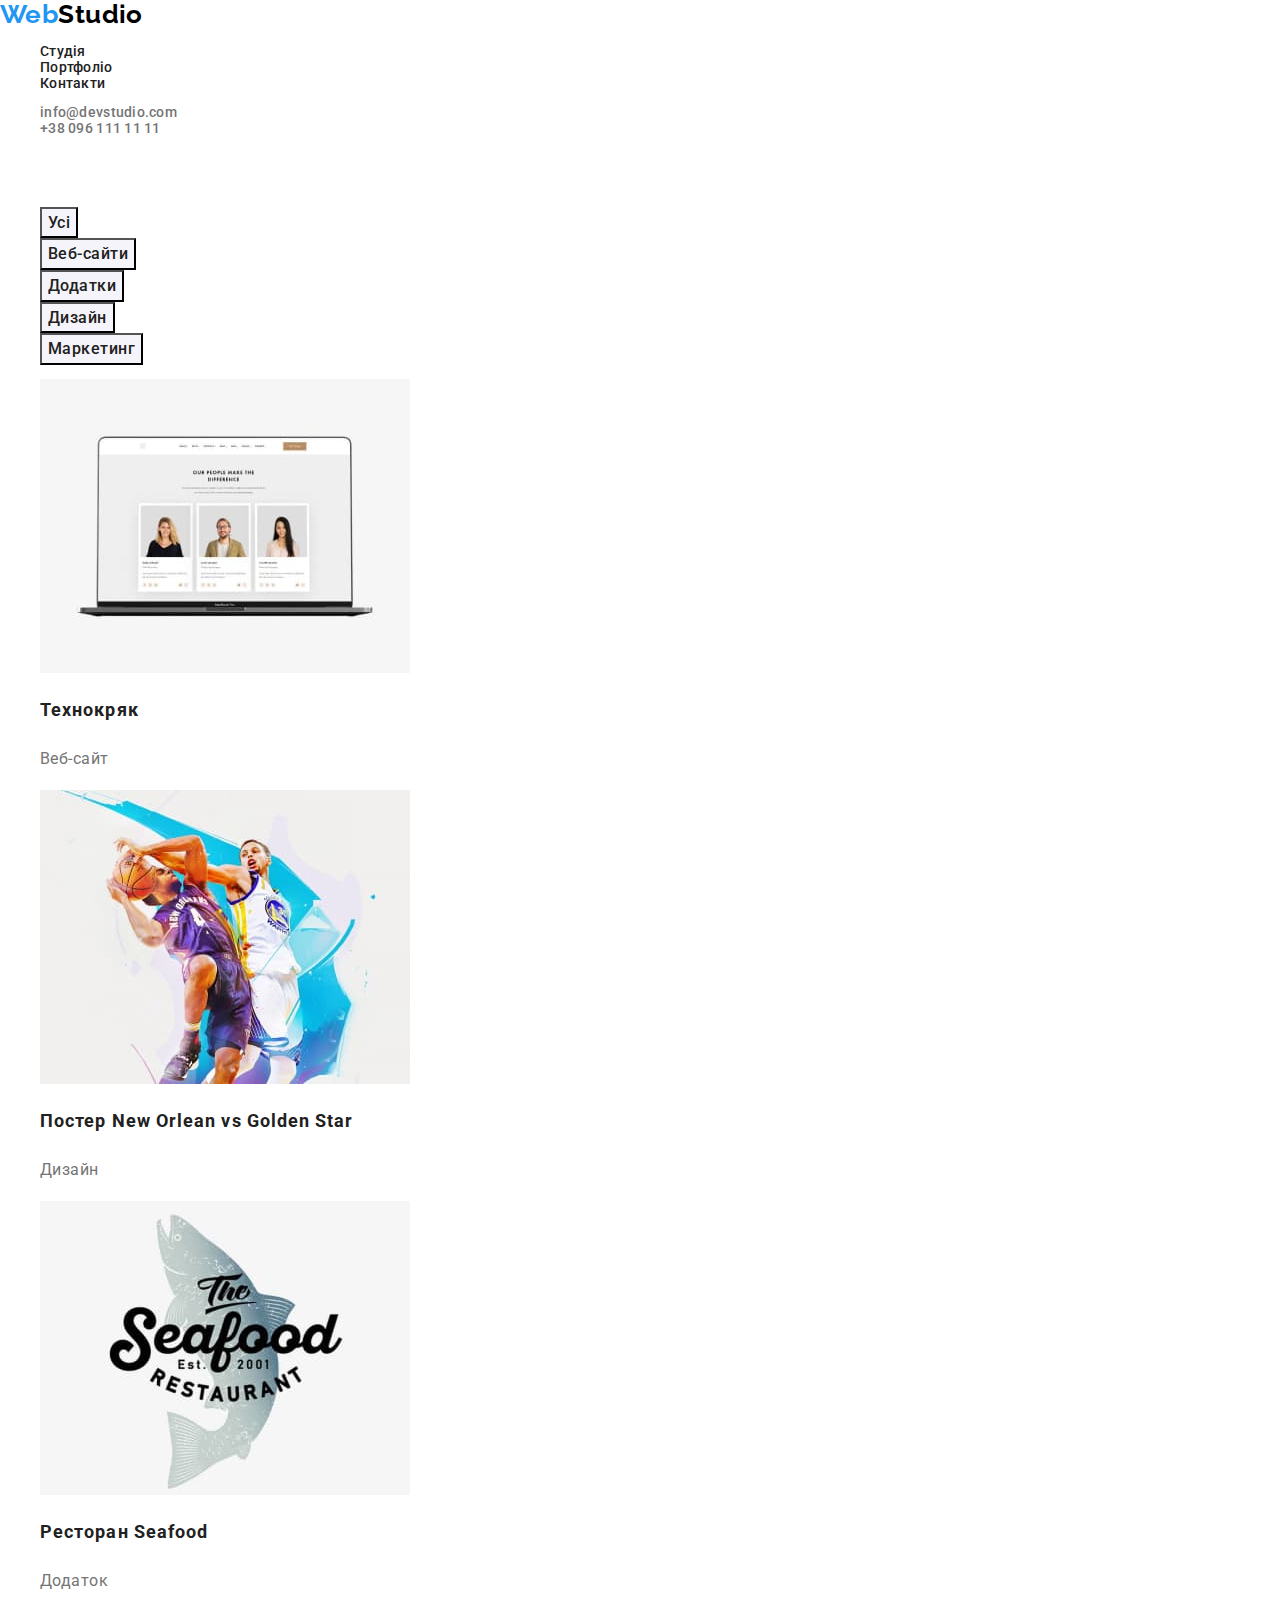
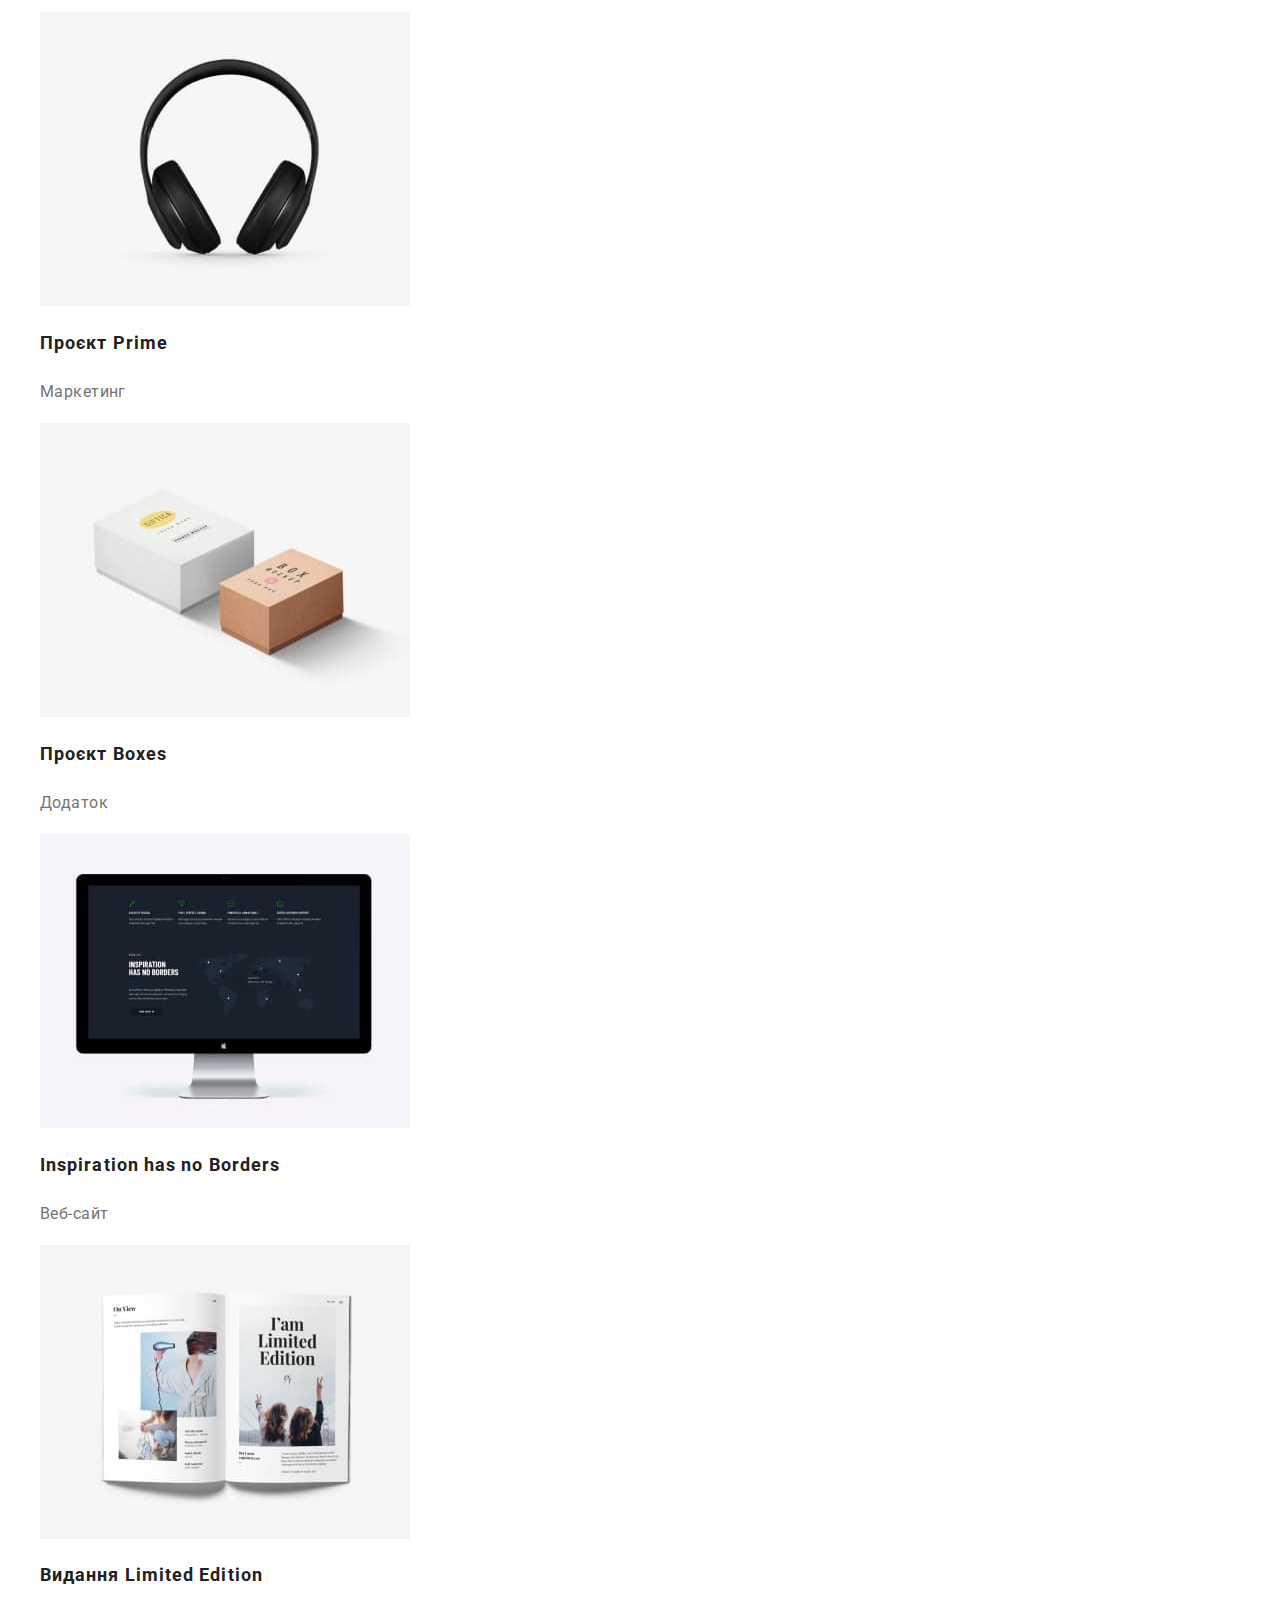
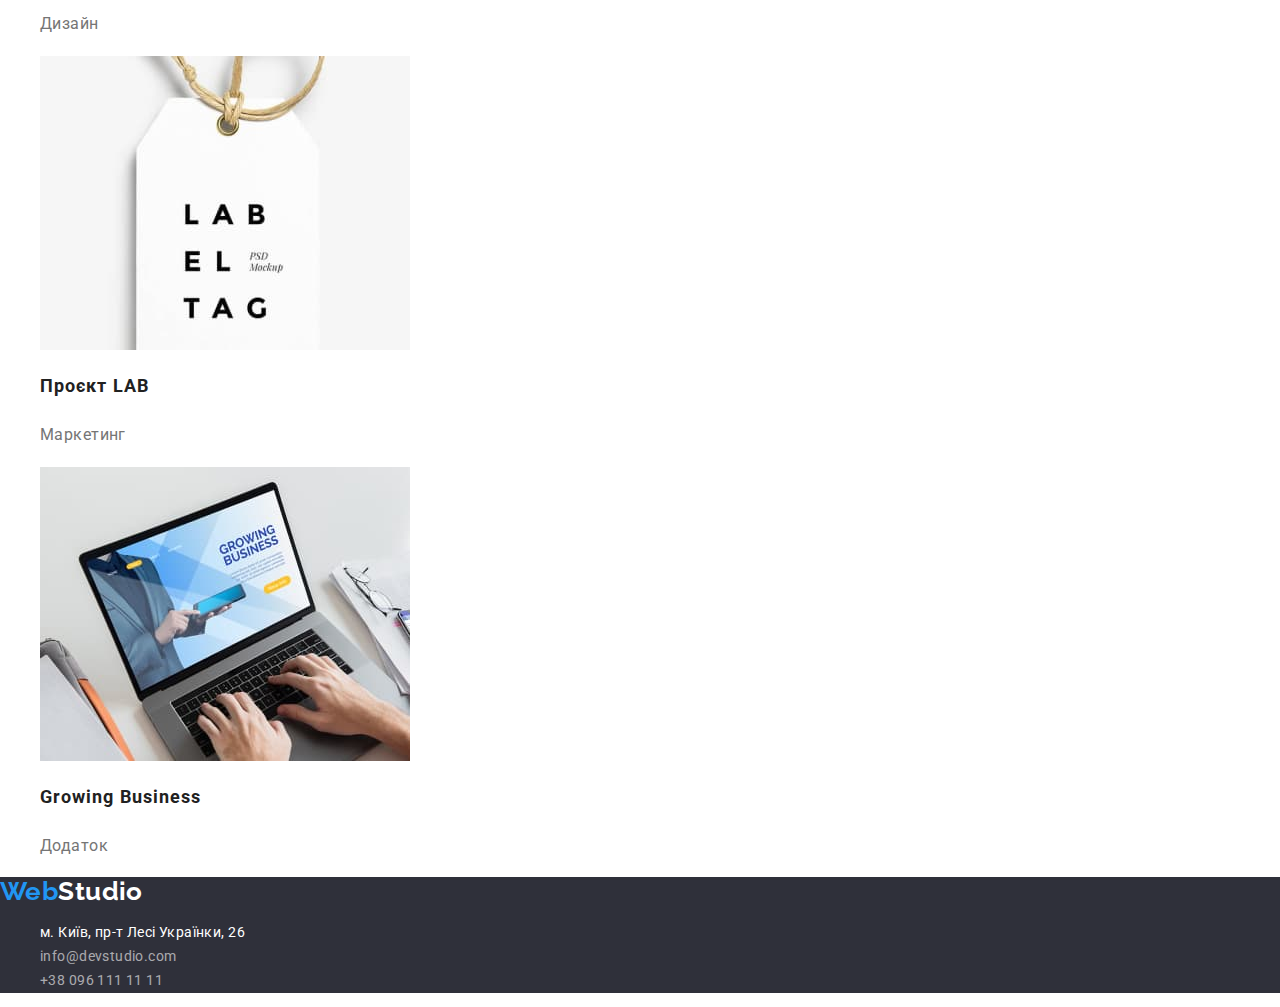
==== portfolio.html @ 312e40e5 "clone project from homework two" ====
<!DOCTYPE html>
<html lang="uk">

<head>
	<meta charset="UTF-8" />
	<meta http-equiv="X-UA-Compatible" content="IE=edge" />
	<meta name="viewport" content="width=device-width, initial-scale=1.0" />
	<title>Портфоліо</title>
	<link
		href="https://fonts.googleapis.com/css2?family=Raleway:wght@700&family=Roboto:wght@400;500;700;900&display=swap"
		rel="stylesheet" />
	<link rel="stylesheet"
		href="https://cdnjs.cloudflare.com/ajax/libs/modern-normalize/1.1.0/modern-normalize.min.css" />
	<link rel="stylesheet" href="./css/style.css" />
</head>

<body>
	<header>
		<nav>
			<a href="./index.html" class="logo"><span class="logo firstchars">Web</span>Studio</a>
			<ul class="site-nav list">
				<li><a href="./index.html" class="link">Студія</a></li>
				<li><a href="./portfolio.html" class="link">Портфоліо</a></li>
				<li><a href="" class="link">Контакти</a></li>
			</ul>
		</nav>
		<ul class="site-nav list">
			<li><a href="mailto:info@devstudio.com" class="contacts link">info@devstudio.com</a></li>
			<li><a href="tel:+380961111111" class="contacts link">+38 096 111 11 11</a></li>
		</ul>
	</header>
	<main>
		<section>
			<h1 class="hidden-header">Наші проєкти</h1>
			<ul class="project-filter list">
				<li><button type="button" class="buttons filter-button">Усі</button></li>
				<li><button type="button" class="buttons filter-button">Веб-сайти</button></li>
				<li><button type="button" class="buttons filter-button">Додатки</button></li>
				<li><button type="button" class="buttons filter-button">Дизайн</button></li>
				<li><button type="button" class="buttons filter-button">Маркетинг</button></li>
			</ul>
			<ul class="projects list">
				<Li>
					<a href="" class="link">
						<img src="./images/project1-s.jpg" alt="Технокряк" width="370">
						<h2 class="project-header link">Технокряк</h2>
						<p class="project-desc">
							Веб-сайт
						</p>
					</a>
				</Li>
				<Li>
					<a href="" class="link">
						<img src="./images/project2-s.jpg" alt="Постер New Orlean vs Golden Star" width="370">
						<h2 class="project-header link" lang="en-UA">Постер New Orlean vs Golden Star</h2>
						<p class="project-desc">
							Дизайн
						</p>
					</a>
				</Li>
				<Li>
					<a href="" class="link">
						<img src="./images/project3-s.jpg" alt="Ресторан Seafood" width="370">
						<h2 class="project-header link" lang="en-UA">Ресторан Seafood</h2>
						<p class="project-desc">
							Додаток
						</p>
					</a>
				</Li>
				<Li>
					<a href="" class="link">
						<img src="./images/project4-s.jpg" alt="Проєкт Prime" width="370">
						<h2 class="project-header link" lang="en-UA">Проєкт Prime</h2>
						<p class="project-desc">
							Маркетинг
						</p>
					</a>
				</Li>
				<Li>
					<a href="" class="link">
						<img src="./images/project5-s.jpg" alt="Проєкт Boxes" width="370">
						<h2 class="project-header link" lang="en-UA">Проєкт Boxes</h2>
						<p class="project-desc">
							Додаток
						</p>
					</a>
				</Li>
				<Li>
					<a href="" class="link">
						<img src="./images/project6-s.jpg" alt="Inspiration has no Borders" width="370">
						<h2 class="project-header link" lang="en">Inspiration has no Borders</h2>
						<p class="project-desc">
							Веб-сайт
						</p>
					</a>
				</Li>
				<Li>
					<a href="" class="link">
						<img src="./images/project7-s.jpg" alt="Видання Limited Edition" width="370">
						<h2 class="project-header link" lang="en-UA">Видання Limited Edition</h2>
						<p class="project-desc">
							Дизайн
						</p>
					</a>
				</Li>
				<Li>
					<a href="" class="link">
						<img src="./images/project8-s.jpg" alt="Проєкт LAB" width="370">
						<h2 class="project-header link" lang="en-UA">Проєкт LAB</h2>
						<p class="project-desc">
							Маркетинг
						</p>
					</a>
				</Li>
				<Li>
					<a href="" class="link">
						<img src="./images/project9-s.jpg" alt="Growing Business" width="370">
						<h2 class="project-header link" lang="en">Growing Business</h2>
						<p class="project-desc">
							Додаток
						</p>
					</a>
				</Li>
			</ul>
		</section>

	</main>
	<footer class="footer-section">
		<a href="./index.html" class="logo"><span class="logo firstchars">Web</span>Studio</a>
		<address>
			<ul class="footer-nav list">
				<li>
					<a href="https://goo.gl/maps/99b2hMeerR9oDbkF6" class="adress link" target="_blank"
						rel="noopener noreferrer">
						м. Київ, пр-т Лесі Українки, 26
					</a>
				</li>
				<li><a href="mailto:info@devstudio.com" class="footer-cont link">info@devstudio.com</a></li>
				<li><a href="tel:+380961111111" class="footer-cont link">+38 096 111 11 11</a></li>
			</ul>
		</address>
	</footer>
</body>

</html>
---- css/style.css ----
:root {
    --primary-text-color: #757575;
    --headers-text-color: #212121;
    --accent-color: #2196F3;
    --primary-white-color: #ffffff;
    --back-color:#2F303A;
}

/* Index.html */

body {
    background-color: var(--primary-white-color);
    color: var(--headers-text-color);

    font-family: Roboto, sans-serif;
    font-weight: 400;
    font-size: 14px;
    line-height: 1.14;
    letter-spacing: 0.03em;
}

/* index.html style settings */

/* Logo */
.logo {
    color: #000000;
    font-family: Raleway,sans-serif;
    font-size: 26px;
    font-weight: 700;
    text-decoration: none;
}

.logo.firstchars {
    color: #2196F3;
}

/* Navigation in header */
.site-nav .link {
    color: var(--headers-text-color);
    font-weight: 500;
    letter-spacing: 0.02em;
}


.contacts.link {
    color: var(--primary-text-color);
}

/* Hero */
.hero {
    background-color: var(--back-color);
}

.hero-header {
    color:  var(--primary-white-color);
    font-size: 44px;
    font-weight: 900;
    line-height: 1.36;
    letter-spacing: 0.06em;
    text-transform: uppercase;
}

.hero-button {
    background-color: var(--accent-color);
    color: var(--primary-white-color);
    text-align: center;
    font-size: 16px;
    font-weight: 700;
    letter-spacing: 0.06em;
    line-height: 1.88;
}

/* Section */
.benefits .benefits-headers {
    font-size: 14px;
    font-weight: 700;
}

.benefits .benefits-text {
    color: var(--primary-text-color);
    font-weight: 400;
    line-height: 1.71;
}

/* Our work */
.block-header {
    font-size: 36px;
    font-weight: 700;
    line-height: 1.17;
}

/* Team */
.team-names {
    font-size: 16px;
    font-weight: 500;
    line-height: 1.19;
}

.team-roles {
    color: var(--primary-text-color);
    font-size: 16px;
    line-height: 1.19;

}

/* Footer */
.footer-section {
    background-color: var(--back-color);
}

.footer-nav {
    font-style: normal;
    line-height: 1.71;
}

.footer-section > .logo,
.adress.link {
    color: var(--primary-white-color);
}

.footer-cont.link {
    color: rgba(255, 255, 255, 0.6);
}

/* Portfolio.html */

.project-header {
    color: var(--headers-text-color);
    font-size: 18px;
    font-weight: 700;
    line-height: 2;
    letter-spacing: 0.06em;

}

.project-desc {
    color: var(--primary-text-color);
    font-size: 16px;
    line-height: 1.88;
}

.filter-button {
    background-color: #F5F4FA;
    color: var(--headers-text-color);
    text-align: center;
    font-size: 16px;
    font-weight: 500;
    letter-spacing: 0.03em;
    line-height: 1.6;
    text-align: center;

}

.filter-button:hover,
.filter-button:focus {
    background-color: var(--accent-color);
    color: var(--primary-white-color);
}

/* Global site styles */
.list {
    list-style: none;
}

.link {
    text-decoration: none;
}

.buttons {
    font-family: inherit;
    cursor: pointer;
}

.link:hover,
.link:focus {
    color: var(--accent-color);
}

.hidden-header {
    visibility: hidden;
}
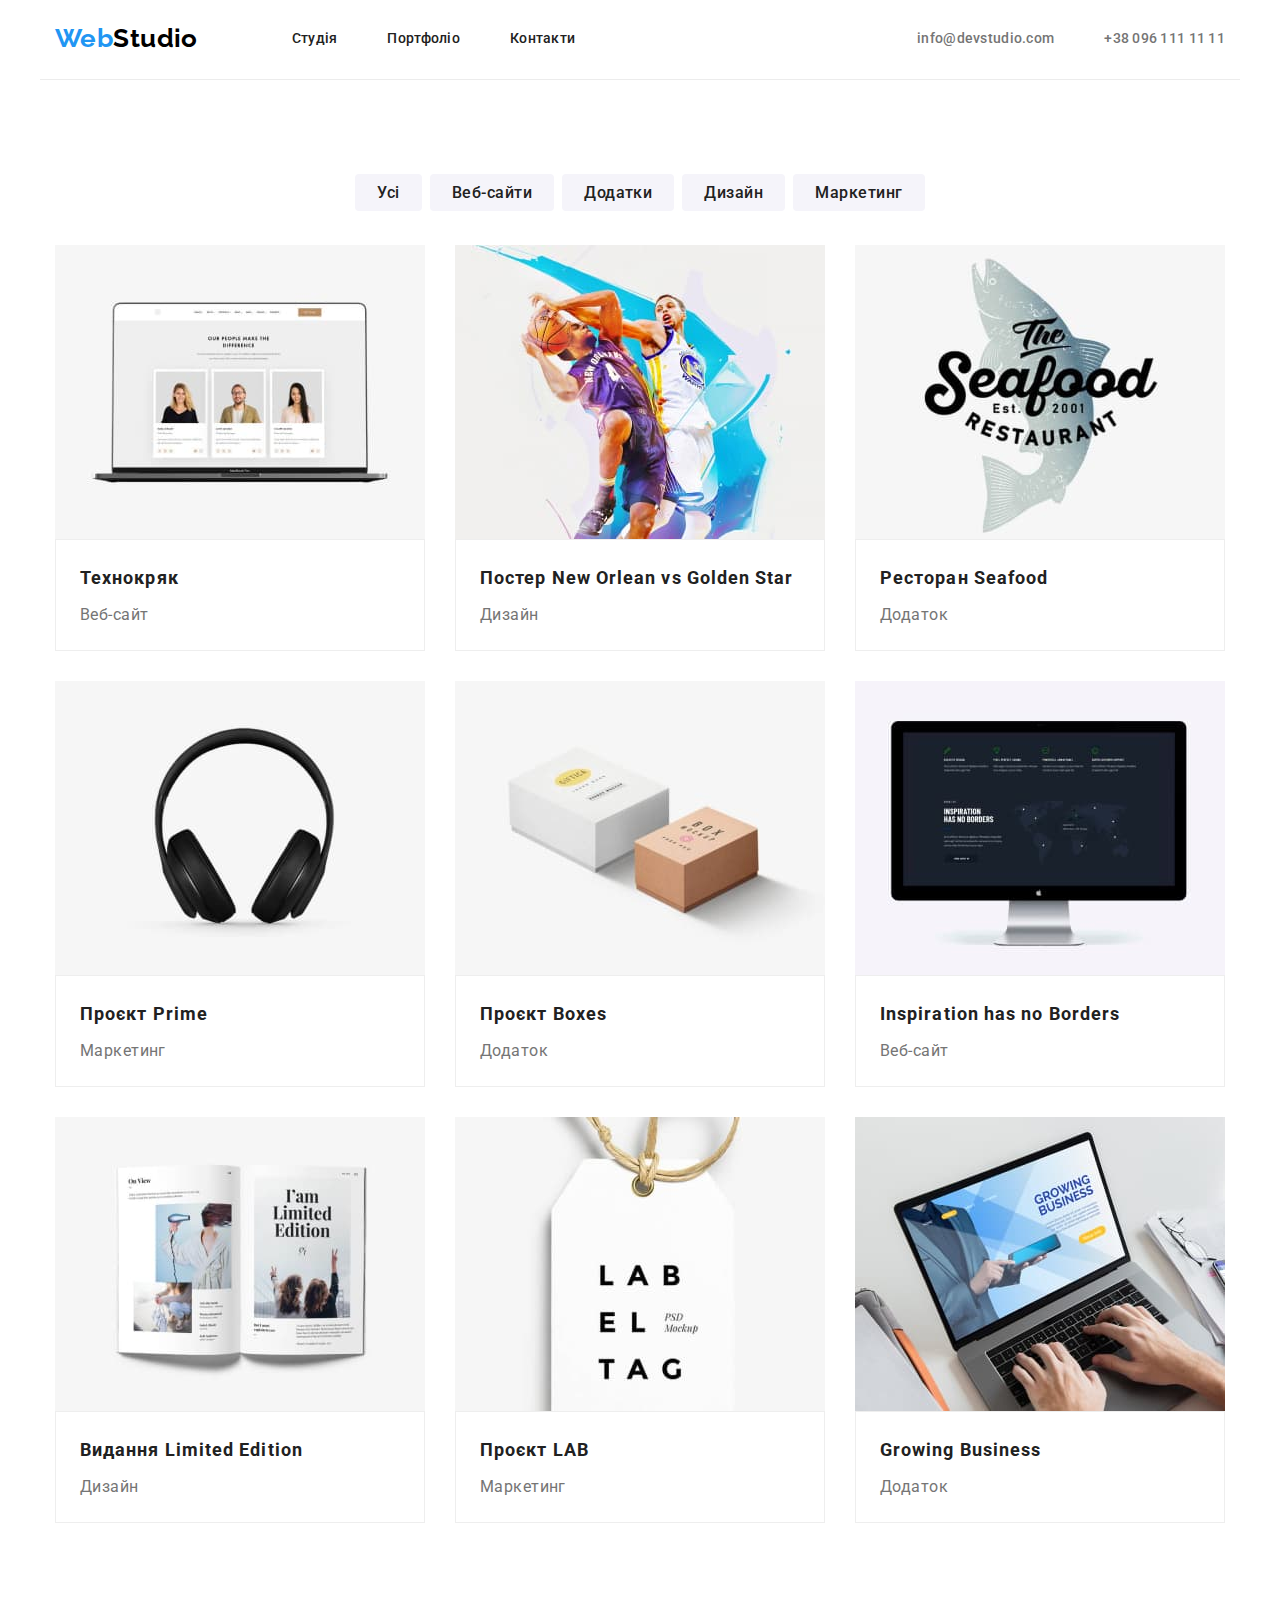
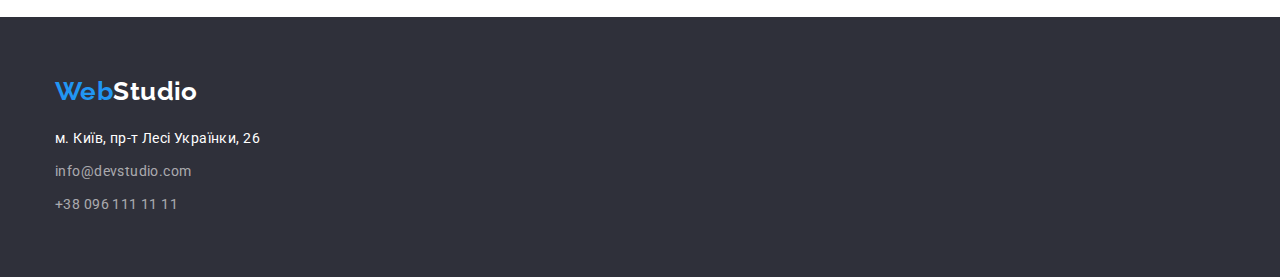
==== commit 2e3e52b9: "finished page portfolio.html" ====
--- a/portfolio.html
+++ b/portfolio.html
@@ -15,110 +15,129 @@
 </head>
 
 <body>
-	<header>
-		<nav>
-			<a href="./index.html" class="logo"><span class="logo firstchars">Web</span>Studio</a>
-			<ul class="site-nav list">
-				<li><a href="./index.html" class="link">Студія</a></li>
-				<li><a href="./portfolio.html" class="link">Портфоліо</a></li>
-				<li><a href="" class="link">Контакти</a></li>
+	<header class="conteiner header-conteiner">
+		<nav class="nav-block">
+			<a class="logo" href="./index.html"><span class="logo firstchars">Web</span>Studio</a>
+			<ul class="site-nav">
+				<li class="nav-item"><a class="link" href="./index.html">Студія</a></li>
+				<li class="nav-item"><a class="link" href="./portfolio.html">Портфоліо</a></li>
+				<li class="nav-item"><a class="link" href="">Контакти</a></li>
 			</ul>
 		</nav>
-		<ul class="site-nav list">
-			<li><a href="mailto:info@devstudio.com" class="contacts link">info@devstudio.com</a></li>
-			<li><a href="tel:+380961111111" class="contacts link">+38 096 111 11 11</a></li>
+		<ul class="site-nav header-contacts">
+			<li class="contact-item"><a href="mailto:info@devstudio.com" class="contacts link">info@devstudio.com</a>
+			</li>
+			<li class="contact-item"><a href="tel:+380961111111" class="contacts link">+38 096 111 11 11</a></li>
 		</ul>
 	</header>
-	<main>
-		<section>
-			<h1 class="hidden-header">Наші проєкти</h1>
-			<ul class="project-filter list">
+	<main class="conteiner">
+		<section class="section">
+			<h1 class="visually-hidden">Наші проєкти</h1>
+			<ul class="projects-filter">
 				<li><button type="button" class="buttons filter-button">Усі</button></li>
 				<li><button type="button" class="buttons filter-button">Веб-сайти</button></li>
 				<li><button type="button" class="buttons filter-button">Додатки</button></li>
 				<li><button type="button" class="buttons filter-button">Дизайн</button></li>
 				<li><button type="button" class="buttons filter-button">Маркетинг</button></li>
 			</ul>
-			<ul class="projects list">
-				<Li>
+			<ul class="projects-list">
+				<Li class="projects-item">
 					<a href="" class="link">
 						<img src="./images/project1-s.jpg" alt="Технокряк" width="370">
-						<h2 class="project-header link">Технокряк</h2>
-						<p class="project-desc">
-							Веб-сайт
-						</p>
+						<div class="projects-name">
+							<h2 class="project-header link">Технокряк</h2>
+							<p class="project-desc">
+								Веб-сайт
+							</p>
+						</div>
 					</a>
 				</Li>
-				<Li>
+				<Li class="projects-item">
 					<a href="" class="link">
 						<img src="./images/project2-s.jpg" alt="Постер New Orlean vs Golden Star" width="370">
-						<h2 class="project-header link" lang="en-UA">Постер New Orlean vs Golden Star</h2>
-						<p class="project-desc">
-							Дизайн
-						</p>
+						<div class="projects-name">
+							<h2 class="project-header link" lang="en-UA">Постер New Orlean vs Golden Star</h2>
+							<p class="project-desc">
+								Дизайн
+							</p>
+						</div>
 					</a>
 				</Li>
-				<Li>
+				<Li class="projects-item">
 					<a href="" class="link">
 						<img src="./images/project3-s.jpg" alt="Ресторан Seafood" width="370">
-						<h2 class="project-header link" lang="en-UA">Ресторан Seafood</h2>
-						<p class="project-desc">
-							Додаток
-						</p>
+						<div class="projects-name">
+							<h2 class="project-header link" lang="en-UA">Ресторан Seafood</h2>
+							<p class="project-desc">
+								Додаток
+							</p>
+						</div>
 					</a>
 				</Li>
-				<Li>
+				<Li class="projects-item">
 					<a href="" class="link">
 						<img src="./images/project4-s.jpg" alt="Проєкт Prime" width="370">
-						<h2 class="project-header link" lang="en-UA">Проєкт Prime</h2>
-						<p class="project-desc">
-							Маркетинг
-						</p>
+						<div class="projects-name">
+							<h2 class="project-header link" lang="en-UA">Проєкт Prime</h2>
+							<p class="project-desc">
+								Маркетинг
+							</p>
+						</div>
 					</a>
 				</Li>
-				<Li>
+				<Li class="projects-item">
 					<a href="" class="link">
 						<img src="./images/project5-s.jpg" alt="Проєкт Boxes" width="370">
-						<h2 class="project-header link" lang="en-UA">Проєкт Boxes</h2>
-						<p class="project-desc">
-							Додаток
-						</p>
+						<div class="projects-name">
+							<h2 class="project-header link" lang="en-UA">Проєкт Boxes</h2>
+							<p class="project-desc">
+								Додаток
+							</p>
+						</div>
 					</a>
 				</Li>
-				<Li>
+				<Li class="projects-item">
 					<a href="" class="link">
 						<img src="./images/project6-s.jpg" alt="Inspiration has no Borders" width="370">
-						<h2 class="project-header link" lang="en">Inspiration has no Borders</h2>
-						<p class="project-desc">
-							Веб-сайт
-						</p>
+						<div class="projects-name">
+							<h2 class="project-header link" lang="en">Inspiration has no Borders</h2>
+							<p class="project-desc">
+								Веб-сайт
+							</p>
+						</div>
 					</a>
 				</Li>
-				<Li>
+				<Li class="projects-item">
 					<a href="" class="link">
 						<img src="./images/project7-s.jpg" alt="Видання Limited Edition" width="370">
-						<h2 class="project-header link" lang="en-UA">Видання Limited Edition</h2>
-						<p class="project-desc">
-							Дизайн
-						</p>
+						<div class="projects-name">
+							<h2 class="project-header link" lang="en-UA">Видання Limited Edition</h2>
+							<p class="project-desc">
+								Дизайн
+							</p>
+						</div>
 					</a>
 				</Li>
-				<Li>
+				<Li class="projects-item">
 					<a href="" class="link">
 						<img src="./images/project8-s.jpg" alt="Проєкт LAB" width="370">
-						<h2 class="project-header link" lang="en-UA">Проєкт LAB</h2>
-						<p class="project-desc">
-							Маркетинг
-						</p>
+						<div class="projects-name">
+							<h2 class="project-header link" lang="en-UA">Проєкт LAB</h2>
+							<p class="project-desc">
+								Маркетинг
+							</p>
+						</div>
 					</a>
 				</Li>
-				<Li>
+				<Li class="projects-item">
 					<a href="" class="link">
 						<img src="./images/project9-s.jpg" alt="Growing Business" width="370">
-						<h2 class="project-header link" lang="en">Growing Business</h2>
-						<p class="project-desc">
-							Додаток
-						</p>
+						<div class="projects-name">
+							<h2 class="project-header link" lang="en">Growing Business</h2>
+							<p class="project-desc">
+								Додаток
+							</p>
+						</div>
 					</a>
 				</Li>
 			</ul>
@@ -126,19 +145,23 @@
 
 	</main>
 	<footer class="footer-section">
-		<a href="./index.html" class="logo"><span class="logo firstchars">Web</span>Studio</a>
-		<address>
-			<ul class="footer-nav list">
-				<li>
-					<a href="https://goo.gl/maps/99b2hMeerR9oDbkF6" class="adress link" target="_blank"
-						rel="noopener noreferrer">
-						м. Київ, пр-т Лесі Українки, 26
-					</a>
-				</li>
-				<li><a href="mailto:info@devstudio.com" class="footer-cont link">info@devstudio.com</a></li>
-				<li><a href="tel:+380961111111" class="footer-cont link">+38 096 111 11 11</a></li>
-			</ul>
-		</address>
+		<div class="conteiner footer-conteiner">
+			<a href="./index.html" class="logo footer-logo"><span class="logo firstchars">Web</span>Studio</a>
+			<address>
+				<ul class="footer-nav list">
+					<li class="address-item">
+						<a href="https://goo.gl/maps/99b2hMeerR9oDbkF6" class="adress link" target="_blank"
+							rel="noopener noreferrer">
+							м. Київ, пр-т Лесі Українки, 26
+						</a>
+					</li>
+					<li class="address-item"><a href="mailto:info@devstudio.com"
+							class="footer-cont link">info@devstudio.com</a></li>
+					<li class="address-item"><a href="tel:+380961111111" class="footer-cont link">+38 096 111 11 11</a>
+					</li>
+				</ul>
+			</address>
+		</div>
 	</footer>
 </body>
 
--- a/css/style.css
+++ b/css/style.css
@@ -1,181 +1,379 @@
 :root {
-    --primary-text-color: #757575;
-    --headers-text-color: #212121;
-    --accent-color: #2196F3;
-    --primary-white-color: #ffffff;
-    --back-color:#2F303A;
+	--primary-text-color: #757575;
+	--headers-text-color: #212121;
+	--accent-color: #2196f3;
+	--primary-white-color: #ffffff;
+	--back-color: #2f303a;
+}
+
+/* Clean styles */
+
+h1,
+h2,
+h3,
+h4,
+h5,
+h6,
+p {
+	margin: 0;
+}
+
+ul {
+	margin: 0;
+	padding: 0;
+	list-style: none;
+}
+
+img {
+	display: block;
+	max-width: 100;
+	height: auto;
+}
+
+.visually-hidden {
+	position: absolute;
+	white-space: nowrap;
+	width: 1px;
+	height: 1px;
+	overflow: hidden;
+	border: 0;
+	padding: 0;
+	clip: rect(0 0 0 0);
+	clip-path: inset(50%);
+	margin: -1px;
 }
 
 /* Index.html */
 
 body {
-    background-color: var(--primary-white-color);
-    color: var(--headers-text-color);
-
-    font-family: Roboto, sans-serif;
-    font-weight: 400;
-    font-size: 14px;
-    line-height: 1.14;
-    letter-spacing: 0.03em;
+	background-color: var(--primary-white-color);
+	color: var(--headers-text-color);
+
+	font-family: Roboto, sans-serif;
+	font-weight: 400;
+	font-size: 14px;
+	line-height: 1.14;
+	letter-spacing: 0.03em;
 }
 
 /* index.html style settings */
 
-/* Logo */
+/* Header */
+
+/* між лішками в хедері по 50пкс */
+
+.conteiner {
+	max-width: 1200px;
+	padding-left: 15px;
+	padding-right: 15px;
+	margin-left: auto;
+	margin-right: auto;
+}
+
+.header-conteiner {
+	display: flex;
+	padding-top: 24px;
+	padding-bottom: 25px;
+	margin-bottom: 0;
+	border-bottom: 1px solid #ececec;
+	align-items: center;
+}
+
+.nav-block {
+	display: flex;
+}
+
 .logo {
-    color: #000000;
-    font-family: Raleway,sans-serif;
-    font-size: 26px;
-    font-weight: 700;
-    text-decoration: none;
+	color: #000000;
+	font-family: Raleway, sans-serif;
+	font-size: 26px;
+	font-weight: 700;
+	text-decoration: none;
 }
 
 .logo.firstchars {
-    color: #2196F3;
-}
-
-/* Navigation in header */
+	color: #2196f3;
+}
+
 .site-nav .link {
-    color: var(--headers-text-color);
-    font-weight: 500;
-    letter-spacing: 0.02em;
-}
-
+	color: var(--headers-text-color);
+	font-weight: 500;
+	letter-spacing: 0.02em;
+	padding-top: 10px;
+	padding-bottom: 10px;
+}
+
+.site-nav {
+	display: flex;
+	align-items: center;
+	margin-left: 94px;
+}
+
+.nav-item {
+	display: block;
+}
+
+.nav-item:not(:last-child) {
+	margin-right: 50px;
+}
 
 .contacts.link {
-    color: var(--primary-text-color);
+	color: var(--primary-text-color);
+}
+
+.header-contacts {
+	margin-left: auto;
+}
+
+.contact-item:not(:last-child) {
+	margin-right: 50px;
 }
 
 /* Hero */
 .hero {
-    background-color: var(--back-color);
+	background-color: var(--back-color);
+}
+
+.hero-conteiner {
+	padding-top: 200px;
+	padding-bottom: 200px;
 }
 
 .hero-header {
-    color:  var(--primary-white-color);
-    font-size: 44px;
-    font-weight: 900;
-    line-height: 1.36;
-    letter-spacing: 0.06em;
-    text-transform: uppercase;
+	max-width: 696px;
+	color: var(--primary-white-color);
+	font-size: 44px;
+	font-weight: 900;
+	line-height: 1.36;
+	letter-spacing: 0.06em;
+	text-transform: uppercase;
+	text-align: center;
+	margin-right: auto;
+	margin-left: auto;
 }
 
 .hero-button {
-    background-color: var(--accent-color);
-    color: var(--primary-white-color);
-    text-align: center;
-    font-size: 16px;
-    font-weight: 700;
-    letter-spacing: 0.06em;
-    line-height: 1.88;
+	display: block;
+	background-color: var(--accent-color);
+	color: var(--primary-white-color);
+	box-shadow: 0px 4px 4px rgba(0, 0, 0, 0.15);
+	border-radius: 4px;
+
+	text-align: center;
+	font-size: 16px;
+	font-weight: 700;
+	letter-spacing: 0.06em;
+	line-height: 1.88;
+
+	margin-right: auto;
+	margin-left: auto;
+	margin-top: 30px;
+	padding-top: 10px;
+	padding-bottom: 10px;
+	padding-right: 32px;
+	padding-left: 32px;
 }
 
 /* Section */
+
+.section {
+	padding-top: 94px;
+	padding-bottom: 94px;
+}
+
+.benefits {
+	display: flex;
+}
+
+.benefits-item {
+	max-width: 270px;
+}
+
+.benefits-item:not(:last-child) {
+	margin-right: 30px;
+}
+
 .benefits .benefits-headers {
-    font-size: 14px;
-    font-weight: 700;
+	font-size: 14px;
+	font-weight: 700;
 }
 
 .benefits .benefits-text {
-    color: var(--primary-text-color);
-    font-weight: 400;
-    line-height: 1.71;
+	display: block;
+	margin-top: 10px;
+	color: var(--primary-text-color);
+	font-weight: 400;
+	line-height: 1.71;
 }
 
 /* Our work */
+.section-work {
+	padding-top: 0;
+}
+
+.work-list {
+	display: flex;
+}
+
+.work-item:not(:last-child) {
+	margin-right: 30px;
+}
+
 .block-header {
-    font-size: 36px;
-    font-weight: 700;
-    line-height: 1.17;
+	text-align: center;
+	font-size: 36px;
+	font-weight: 700;
+	line-height: 1.17;
+	margin-bottom: 50px;
 }
 
 /* Team */
+
+.team-section {
+	background-color: #f5f4fa;
+}
+
+.team-list {
+	display: flex;
+}
+
+.team-items {
+	padding-bottom: 30px;
+	background-color: var(--primary-white-color);
+	box-shadow: 0px 1px 3px rgba(0, 0, 0, 0.12), 0px 1px 1px rgba(0, 0, 0, 0.14), 0px 2px 1px rgba(0, 0, 0, 0.2);
+	border-radius: 0px 0px 4px 4px;
+}
+
+.team-items:not(:last-child) {
+	margin-right: 30px;
+}
+
+.team-foto {
+	margin-bottom: 30px;
+}
+
 .team-names {
-    font-size: 16px;
-    font-weight: 500;
-    line-height: 1.19;
+	display: block;
+	margin-bottom: 10px;
+	text-align: center;
+	font-size: 16px;
+	font-weight: 500;
+	line-height: 1.19;
 }
 
 .team-roles {
-    color: var(--primary-text-color);
-    font-size: 16px;
-    line-height: 1.19;
-
+	color: var(--primary-text-color);
+	text-align: center;
+	font-size: 16px;
+	line-height: 1.19;
 }
 
 /* Footer */
+.footer-conteiner {
+	padding-top: 60px;
+	padding-bottom: 60px;
+	margin-bottom: 0;
+}
+
 .footer-section {
-    background-color: var(--back-color);
+	background-color: var(--back-color);
 }
 
 .footer-nav {
-    font-style: normal;
-    line-height: 1.71;
-}
-
-.footer-section > .logo,
+	font-style: normal;
+	line-height: 1.71;
+}
+
 .adress.link {
-    color: var(--primary-white-color);
+	color: var(--primary-white-color);
+}
+
+.footer-logo {
+	display: block;
+	color: var(--primary-white-color);
+	margin-bottom: 20px;
+}
+
+.address-item:not(:last-child) {
+	margin-bottom: 9px;
 }
 
 .footer-cont.link {
-    color: rgba(255, 255, 255, 0.6);
+	color: rgba(255, 255, 255, 0.6);
 }
 
 /* Portfolio.html */
 
-.project-header {
-    color: var(--headers-text-color);
-    font-size: 18px;
-    font-weight: 700;
-    line-height: 2;
-    letter-spacing: 0.06em;
-
-}
-
 .project-desc {
-    color: var(--primary-text-color);
-    font-size: 16px;
-    line-height: 1.88;
+	color: var(--primary-text-color);
+	font-size: 16px;
+	line-height: 1.88;
+}
+
+.projects-filter {
+	display: flex;
+	gap: 8px;
+	justify-content: center;
+	margin-bottom: 34px;
 }
 
 .filter-button {
-    background-color: #F5F4FA;
-    color: var(--headers-text-color);
-    text-align: center;
-    font-size: 16px;
-    font-weight: 500;
-    letter-spacing: 0.03em;
-    line-height: 1.6;
-    text-align: center;
-
+	background-color: #f5f4fa;
+	border: 0;
+	border-radius: 4px;
+	color: var(--headers-text-color);
+	text-align: center;
+	font-size: 16px;
+	font-weight: 500;
+	letter-spacing: 0.03em;
+	line-height: 1.6;
+	text-align: center;
+	padding: 6px 22px;
 }
 
 .filter-button:hover,
 .filter-button:focus {
-    background-color: var(--accent-color);
-    color: var(--primary-white-color);
-}
+	background-color: var(--accent-color);
+	color: var(--primary-white-color);
+}
+
+.projects-list {
+	display: flex;
+	flex-wrap: wrap;
+	gap: 30px;
+}
+
+.projects-name {
+	border: 1px solid #eee;
+	padding: 20px 24px;
+}
+
+.project-header {
+	color: var(--headers-text-color);
+	font-size: 18px;
+	font-weight: 700;
+	line-height: 2;
+	letter-spacing: 0.06em;
+	margin-bottom: 4px;
+}
+
+/* .projects-item {
+	box-sizing: border-box;
+	
+} */
 
 /* Global site styles */
-.list {
-    list-style: none;
-}
 
 .link {
-    text-decoration: none;
+	text-decoration: none;
 }
 
 .buttons {
-    font-family: inherit;
-    cursor: pointer;
+	font-family: inherit;
+	cursor: pointer;
 }
 
 .link:hover,
 .link:focus {
-    color: var(--accent-color);
-}
-
-.hidden-header {
-    visibility: hidden;
-}+	color: var(--accent-color);
+}
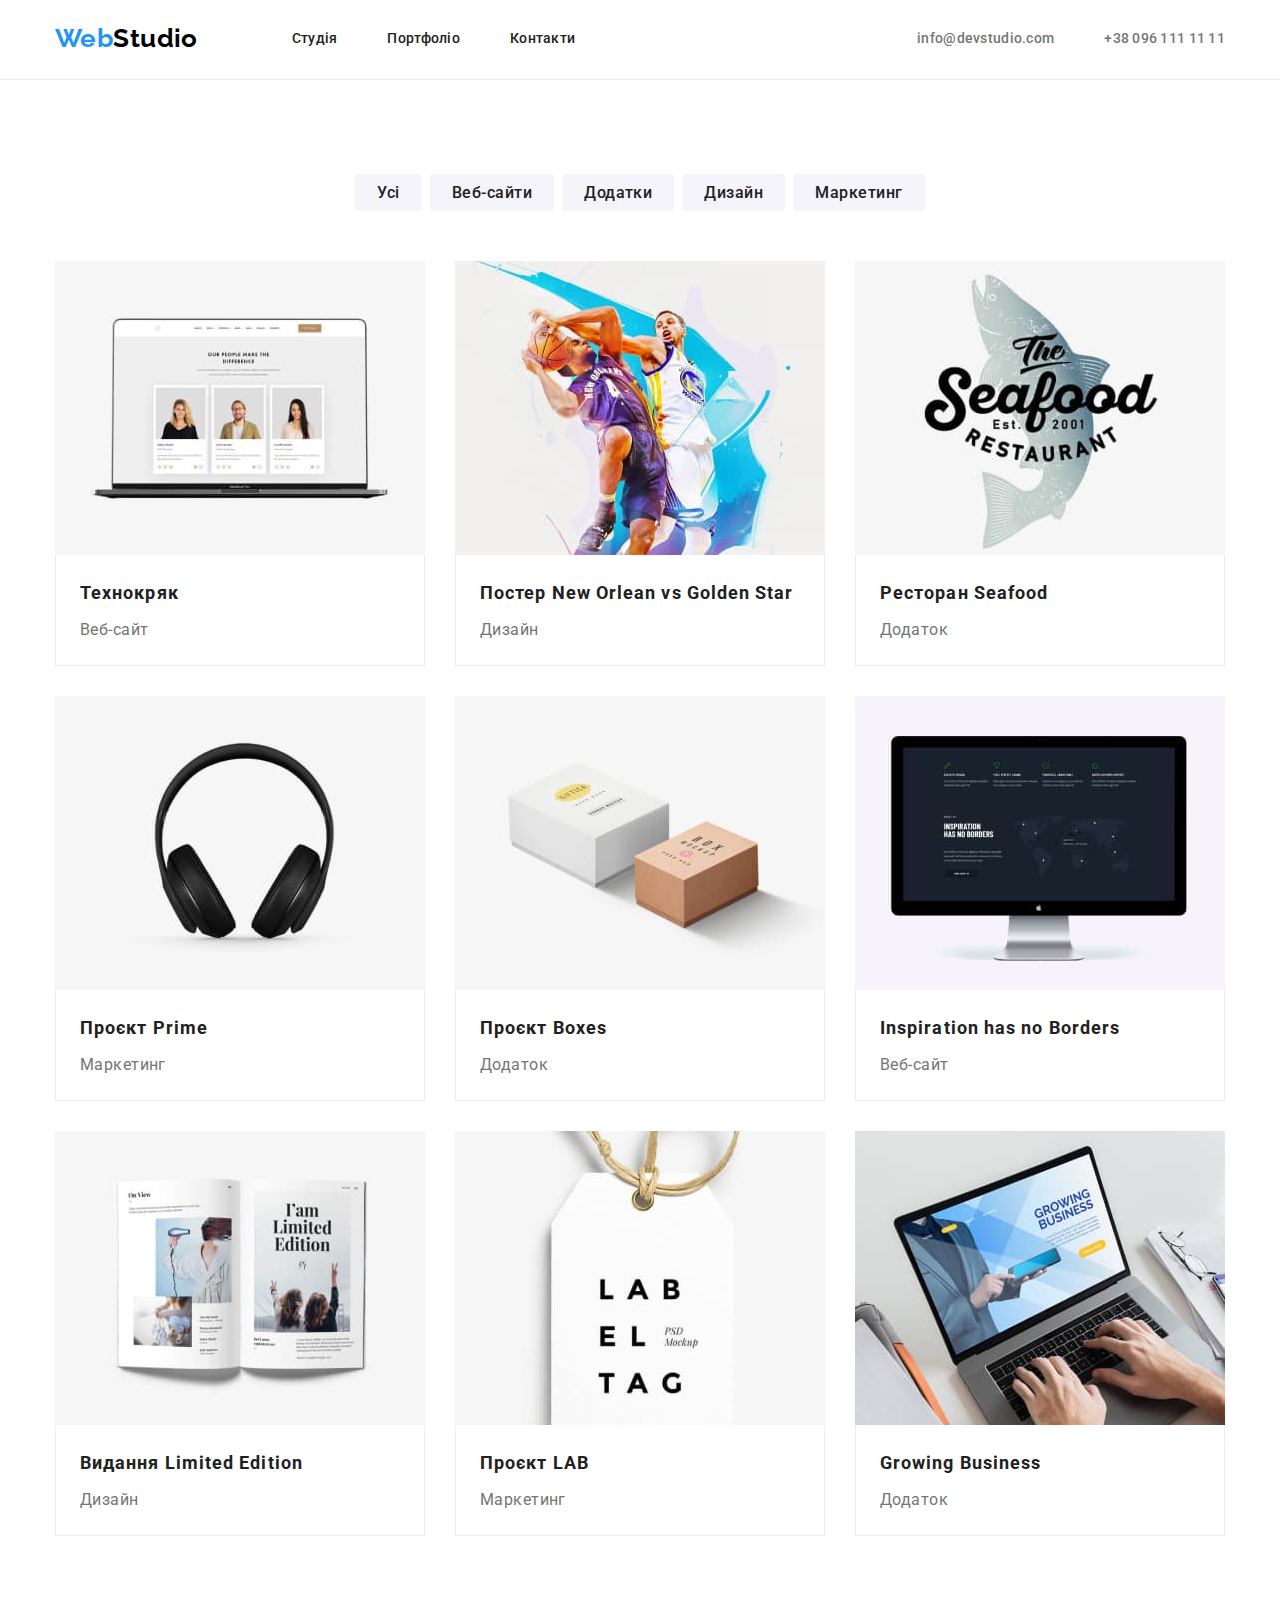
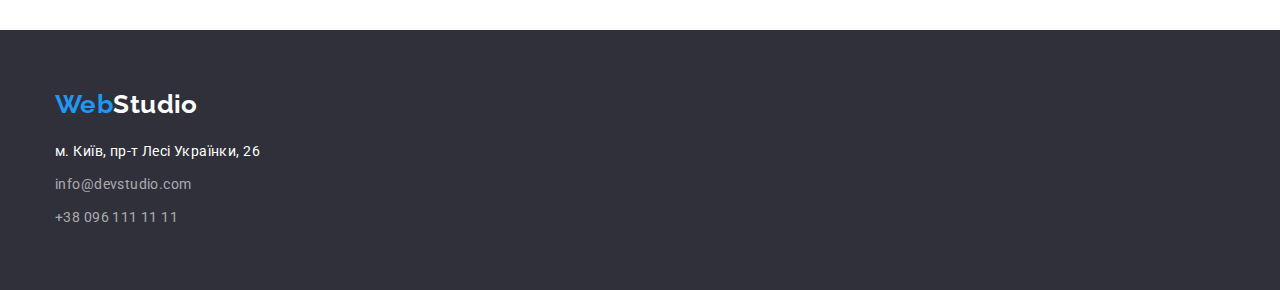
==== commit 3d7e4c09: "fixed mistakes after mentor's checked" ====
--- a/portfolio.html
+++ b/portfolio.html
@@ -15,137 +15,142 @@
 </head>
 
 <body>
-	<header class="conteiner header-conteiner">
-		<nav class="nav-block">
-			<a class="logo" href="./index.html"><span class="logo firstchars">Web</span>Studio</a>
-			<ul class="site-nav">
-				<li class="nav-item"><a class="link" href="./index.html">Студія</a></li>
-				<li class="nav-item"><a class="link" href="./portfolio.html">Портфоліо</a></li>
-				<li class="nav-item"><a class="link" href="">Контакти</a></li>
+	<header class="header-section">
+		<div class="conteiner header-conteiner">
+			<nav class="nav-block">
+				<a class="logo" href="./index.html"><span class="logo firstchars">Web</span>Studio</a>
+				<ul class="site-nav">
+					<li class="nav-item"><a class="link" href="./index.html">Студія</a></li>
+					<li class="nav-item"><a class="link" href="./portfolio.html">Портфоліо</a></li>
+					<li class="nav-item"><a class="link" href="">Контакти</a></li>
+				</ul>
+			</nav>
+			<ul class="site-nav header-contacts">
+				<li class="contact-item"><a href="mailto:info@devstudio.com"
+						class="contacts link">info@devstudio.com</a>
+				</li>
+				<li class="contact-item"><a href="tel:+380961111111" class="contacts link">+38 096 111 11 11</a></li>
 			</ul>
-		</nav>
-		<ul class="site-nav header-contacts">
-			<li class="contact-item"><a href="mailto:info@devstudio.com" class="contacts link">info@devstudio.com</a>
-			</li>
-			<li class="contact-item"><a href="tel:+380961111111" class="contacts link">+38 096 111 11 11</a></li>
-		</ul>
+		</div>
 	</header>
-	<main class="conteiner">
+	<main>
 		<section class="section">
-			<h1 class="visually-hidden">Наші проєкти</h1>
-			<ul class="projects-filter">
-				<li><button type="button" class="buttons filter-button">Усі</button></li>
-				<li><button type="button" class="buttons filter-button">Веб-сайти</button></li>
-				<li><button type="button" class="buttons filter-button">Додатки</button></li>
-				<li><button type="button" class="buttons filter-button">Дизайн</button></li>
-				<li><button type="button" class="buttons filter-button">Маркетинг</button></li>
-			</ul>
-			<ul class="projects-list">
-				<Li class="projects-item">
-					<a href="" class="link">
-						<img src="./images/project1-s.jpg" alt="Технокряк" width="370">
-						<div class="projects-name">
-							<h2 class="project-header link">Технокряк</h2>
-							<p class="project-desc">
-								Веб-сайт
-							</p>
-						</div>
-					</a>
-				</Li>
-				<Li class="projects-item">
-					<a href="" class="link">
-						<img src="./images/project2-s.jpg" alt="Постер New Orlean vs Golden Star" width="370">
-						<div class="projects-name">
-							<h2 class="project-header link" lang="en-UA">Постер New Orlean vs Golden Star</h2>
-							<p class="project-desc">
-								Дизайн
-							</p>
-						</div>
-					</a>
-				</Li>
-				<Li class="projects-item">
-					<a href="" class="link">
-						<img src="./images/project3-s.jpg" alt="Ресторан Seafood" width="370">
-						<div class="projects-name">
-							<h2 class="project-header link" lang="en-UA">Ресторан Seafood</h2>
-							<p class="project-desc">
-								Додаток
-							</p>
-						</div>
-					</a>
-				</Li>
-				<Li class="projects-item">
-					<a href="" class="link">
-						<img src="./images/project4-s.jpg" alt="Проєкт Prime" width="370">
-						<div class="projects-name">
-							<h2 class="project-header link" lang="en-UA">Проєкт Prime</h2>
-							<p class="project-desc">
-								Маркетинг
-							</p>
-						</div>
-					</a>
-				</Li>
-				<Li class="projects-item">
-					<a href="" class="link">
-						<img src="./images/project5-s.jpg" alt="Проєкт Boxes" width="370">
-						<div class="projects-name">
-							<h2 class="project-header link" lang="en-UA">Проєкт Boxes</h2>
-							<p class="project-desc">
-								Додаток
-							</p>
-						</div>
-					</a>
-				</Li>
-				<Li class="projects-item">
-					<a href="" class="link">
-						<img src="./images/project6-s.jpg" alt="Inspiration has no Borders" width="370">
-						<div class="projects-name">
-							<h2 class="project-header link" lang="en">Inspiration has no Borders</h2>
-							<p class="project-desc">
-								Веб-сайт
-							</p>
-						</div>
-					</a>
-				</Li>
-				<Li class="projects-item">
-					<a href="" class="link">
-						<img src="./images/project7-s.jpg" alt="Видання Limited Edition" width="370">
-						<div class="projects-name">
-							<h2 class="project-header link" lang="en-UA">Видання Limited Edition</h2>
-							<p class="project-desc">
-								Дизайн
-							</p>
-						</div>
-					</a>
-				</Li>
-				<Li class="projects-item">
-					<a href="" class="link">
-						<img src="./images/project8-s.jpg" alt="Проєкт LAB" width="370">
-						<div class="projects-name">
-							<h2 class="project-header link" lang="en-UA">Проєкт LAB</h2>
-							<p class="project-desc">
-								Маркетинг
-							</p>
-						</div>
-					</a>
-				</Li>
-				<Li class="projects-item">
-					<a href="" class="link">
-						<img src="./images/project9-s.jpg" alt="Growing Business" width="370">
-						<div class="projects-name">
-							<h2 class="project-header link" lang="en">Growing Business</h2>
-							<p class="project-desc">
-								Додаток
-							</p>
-						</div>
-					</a>
-				</Li>
-			</ul>
+			<div class="conteiner">
+				<h1 class="visually-hidden">Наші проєкти</h1>
+				<ul class="projects-filter">
+					<li><button type="button" class="buttons filter-button">Усі</button></li>
+					<li><button type="button" class="buttons filter-button">Веб-сайти</button></li>
+					<li><button type="button" class="buttons filter-button">Додатки</button></li>
+					<li><button type="button" class="buttons filter-button">Дизайн</button></li>
+					<li><button type="button" class="buttons filter-button">Маркетинг</button></li>
+				</ul>
+				<ul class="projects-list">
+					<Li class="projects-item">
+						<a href="" class="link">
+							<img src="./images/project1-s.jpg" alt="Технокряк" width="370">
+							<div class="projects-name">
+								<h2 class="project-header link">Технокряк</h2>
+								<p class="project-desc">
+									Веб-сайт
+								</p>
+							</div>
+						</a>
+					</Li>
+					<Li class="projects-item">
+						<a href="" class="link">
+							<img src="./images/project2-s.jpg" alt="Постер New Orlean vs Golden Star" width="370">
+							<div class="projects-name">
+								<h2 class="project-header link" lang="en-UA">Постер New Orlean vs Golden Star</h2>
+								<p class="project-desc">
+									Дизайн
+								</p>
+							</div>
+						</a>
+					</Li>
+					<Li class="projects-item">
+						<a href="" class="link">
+							<img src="./images/project3-s.jpg" alt="Ресторан Seafood" width="370">
+							<div class="projects-name">
+								<h2 class="project-header link" lang="en-UA">Ресторан Seafood</h2>
+								<p class="project-desc">
+									Додаток
+								</p>
+							</div>
+						</a>
+					</Li>
+					<Li class="projects-item">
+						<a href="" class="link">
+							<img src="./images/project4-s.jpg" alt="Проєкт Prime" width="370">
+							<div class="projects-name">
+								<h2 class="project-header link" lang="en-UA">Проєкт Prime</h2>
+								<p class="project-desc">
+									Маркетинг
+								</p>
+							</div>
+						</a>
+					</Li>
+					<Li class="projects-item">
+						<a href="" class="link">
+							<img src="./images/project5-s.jpg" alt="Проєкт Boxes" width="370">
+							<div class="projects-name">
+								<h2 class="project-header link" lang="en-UA">Проєкт Boxes</h2>
+								<p class="project-desc">
+									Додаток
+								</p>
+							</div>
+						</a>
+					</Li>
+					<Li class="projects-item">
+						<a href="" class="link">
+							<img src="./images/project6-s.jpg" alt="Inspiration has no Borders" width="370">
+							<div class="projects-name">
+								<h2 class="project-header link" lang="en">Inspiration has no Borders</h2>
+								<p class="project-desc">
+									Веб-сайт
+								</p>
+							</div>
+						</a>
+					</Li>
+					<Li class="projects-item">
+						<a href="" class="link">
+							<img src="./images/project7-s.jpg" alt="Видання Limited Edition" width="370">
+							<div class="projects-name">
+								<h2 class="project-header link" lang="en-UA">Видання Limited Edition</h2>
+								<p class="project-desc">
+									Дизайн
+								</p>
+							</div>
+						</a>
+					</Li>
+					<Li class="projects-item">
+						<a href="" class="link">
+							<img src="./images/project8-s.jpg" alt="Проєкт LAB" width="370">
+							<div class="projects-name">
+								<h2 class="project-header link" lang="en-UA">Проєкт LAB</h2>
+								<p class="project-desc">
+									Маркетинг
+								</p>
+							</div>
+						</a>
+					</Li>
+					<Li class="projects-item">
+						<a href="" class="link">
+							<img src="./images/project9-s.jpg" alt="Growing Business" width="370">
+							<div class="projects-name">
+								<h2 class="project-header link" lang="en">Growing Business</h2>
+								<p class="project-desc">
+									Додаток
+								</p>
+							</div>
+						</a>
+					</Li>
+				</ul>
+			</div>
 		</section>
 
 	</main>
 	<footer class="footer-section">
-		<div class="conteiner footer-conteiner">
+		<div class="conteiner">
 			<a href="./index.html" class="logo footer-logo"><span class="logo firstchars">Web</span>Studio</a>
 			<address>
 				<ul class="footer-nav list">
--- a/css/style.css
+++ b/css/style.css
@@ -70,12 +70,15 @@
 	margin-right: auto;
 }
 
-.header-conteiner {
-	display: flex;
+.header-section {
 	padding-top: 24px;
 	padding-bottom: 25px;
 	margin-bottom: 0;
 	border-bottom: 1px solid #ececec;
+}
+
+.header-conteiner {
+	display: flex;
 	align-items: center;
 }
 
@@ -134,7 +137,7 @@
 	background-color: var(--back-color);
 }
 
-.hero-conteiner {
+.hero-section {
 	padding-top: 200px;
 	padding-bottom: 200px;
 }
@@ -269,16 +272,14 @@
 }
 
 /* Footer */
-.footer-conteiner {
+
+.footer-section {
+	background-color: var(--back-color);
 	padding-top: 60px;
 	padding-bottom: 60px;
 	margin-bottom: 0;
 }
 
-.footer-section {
-	background-color: var(--back-color);
-}
-
 .footer-nav {
 	font-style: normal;
 	line-height: 1.71;
@@ -314,7 +315,7 @@
 	display: flex;
 	gap: 8px;
 	justify-content: center;
-	margin-bottom: 34px;
+	margin-bottom: 50px;
 }
 
 .filter-button {
@@ -344,7 +345,9 @@
 }
 
 .projects-name {
-	border: 1px solid #eee;
+	border-bottom: 1px solid #eee;
+	border-left: 1px solid #eee;
+	border-right: 1px solid #eee;
 	padding: 20px 24px;
 }
 
